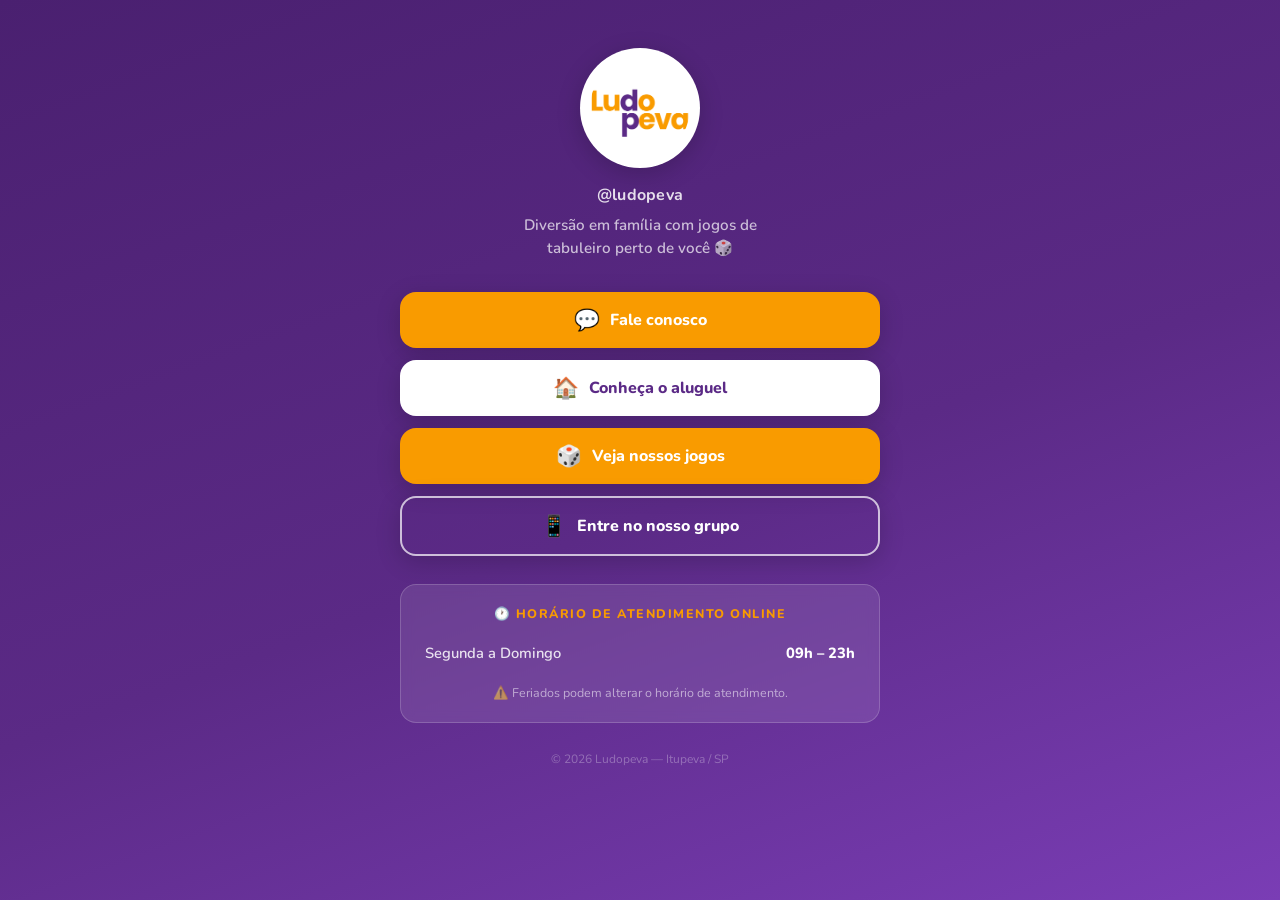
==== links/index.html @ e39a8691 "correcoes" ====
<!DOCTYPE html>
<html lang="pt-BR">

<head>
  <meta charset="UTF-8" />
  <meta name="viewport" content="width=device-width, initial-scale=1.0" />
  <title>Ludopeva — Links</title>

  <!-- SEO / Social preview -->
  <meta name="description" content="Aluguel de jogos de tabuleiro em Itupeva/SP. Acesse nossos links." />
  <meta property="og:title" content="Ludopeva — Links" />
  <meta property="og:description" content="Aluguel de jogos de tabuleiro em Itupeva/SP." />
  <meta property="og:image" content="https://ludopeva.com.br/logo.png" />
  <meta property="og:url" content="https://ludopeva.com.br/links/" />

  <!-- Meta Pixel Code — carrega apenas após consentimento (LGPD) -->
  <script>
    // Stub seguro: enfileira chamadas fbq() sem erros antes do consentimento
    window.fbq = window.fbq || function () {
      (window.fbq.queue = window.fbq.queue || []).push(arguments);
    };

    function loadMetaPixel() {
      if (window._fbqLoaded) return;
      window._fbqLoaded = true;
      !function (f, b, e, v, n, t, s) {
        n = f.fbq = function () {
          n.callMethod ? n.callMethod.apply(n, arguments) : n.queue.push(arguments);
        };
        if (!f._fbq) f._fbq = n;
        n.push = n; n.loaded = !0; n.version = '2.0';
        n.queue = window.fbq.queue || [];
        t = b.createElement(e); t.async = !0;
        t.src = v; s = b.getElementsByTagName(e)[0];
        s.parentNode.insertBefore(t, s);
      }(window, document, 'script', 'https://connect.facebook.net/en_US/fbevents.js');
      fbq('init', '1109927218013653');
      fbq('track', 'PageView');
    }

    // Visita anterior já consentiu — carrega imediatamente, sem mostrar o banner
    if (localStorage.getItem('cookie_consent') === 'granted') {
      loadMetaPixel();
    }
  </script>
  <!-- End Meta Pixel Code -->

  <!-- Fonte Nunito (mesma da marca) -->
  <link rel="preconnect" href="https://fonts.googleapis.com" />
  <link rel="preconnect" href="https://fonts.gstatic.com" crossorigin />
  <link href="https://fonts.googleapis.com/css2?family=Nunito:wght@400;600;700;800;900&display=swap" rel="stylesheet" />

  <style>
    /* ── Reset mínimo ── */
    *,
    *::before,
    *::after {
      box-sizing: border-box;
      margin: 0;
      padding: 0;
    }

    /* ── Tokens de marca ── */
    :root {
      --purple: #5B2A86;
      --purple-dk: #4a2070;
      --purple-lt: #7a3db5;
      --orange: #F99B00;
      --white: #FFFFFF;
      --radius: 16px;
      --shadow: 0 6px 24px rgba(0, 0, 0, .18);
    }

    /* ── Base ── */
    body {
      font-family: 'Nunito', sans-serif;
      min-height: 100dvh;
      background: linear-gradient(160deg, var(--purple-dk) 0%, var(--purple) 55%, var(--purple-lt) 100%);
      display: flex;
      align-items: flex-start;
      justify-content: center;
      padding: 48px 16px 56px;
    }

    /* ── Card central ── */
    .card {
      width: 100%;
      max-width: 480px;
      display: flex;
      flex-direction: column;
      align-items: center;
    }

    /* ── Logo ── */
    .card__logo {
      width: 120px;
      height: 120px;
      object-fit: contain;
      border-radius: 50%;
      background: var(--white);
      padding: 10px;
      box-shadow: var(--shadow);
      margin-bottom: 16px;
    }

    /* ── Handle Instagram ── */
    .card__handle {
      font-size: 1rem;
      font-weight: 700;
      color: var(--white);
      text-decoration: none;
      letter-spacing: .02em;
      margin-bottom: 8px;
      opacity: .85;
      transition: opacity .2s;
    }

    .card__handle:hover {
      opacity: 1;
      text-decoration: underline;
    }

    /* ── Slogan ── */
    .card__slogan {
      font-size: .95rem;
      font-weight: 600;
      color: rgba(255, 255, 255, .7);
      text-align: center;
      line-height: 1.5;
      margin-bottom: 32px;
      max-width: 280px;
    }

    /* ── Grupo de botões ── */
    .links {
      width: 100%;
      display: flex;
      flex-direction: column;
      gap: 12px;
      margin-bottom: 28px;
    }

    /* ── Botão base ── */
    .btn {
      display: flex;
      align-items: center;
      justify-content: center;
      gap: 10px;
      width: 100%;
      min-height: 56px;
      padding: 14px 20px;
      border-radius: var(--radius);
      font-family: 'Nunito', sans-serif;
      font-size: 1rem;
      font-weight: 800;
      text-decoration: none;
      color: var(--white);
      box-shadow: var(--shadow);
      transition: transform .15s ease, box-shadow .15s ease, filter .15s ease;
      -webkit-tap-highlight-color: transparent;
    }

    .btn:active {
      transform: scale(0.97);
      box-shadow: 0 2px 8px rgba(0, 0, 0, .18);
    }

    @media (hover: hover) {
      .btn:hover {
        filter: brightness(1.08);
        transform: translateY(-2px);
      }
    }

    .btn__icon {
      font-size: 1.3rem;
      flex-shrink: 0;
    }

    /* ── Variantes de cor ── */
    .btn--purple {
      background: var(--white);
      color: var(--purple);
    }

    .btn--outline {
      background: transparent;
      border: 2px solid rgba(255, 255, 255, .7);
      color: var(--white);
    }

    .btn--orange {
      background: var(--orange);
    }

    /* ── Seção de horário ── */
    .schedule {
      width: 100%;
      background: rgba(255, 255, 255, .10);
      border: 1px solid rgba(255, 255, 255, .18);
      border-radius: var(--radius);
      padding: 20px 24px;
      backdrop-filter: blur(6px);
      -webkit-backdrop-filter: blur(6px);
    }

    .schedule__title {
      font-size: .78rem;
      font-weight: 800;
      text-transform: uppercase;
      letter-spacing: .12em;
      color: var(--orange);
      margin-bottom: 14px;
      text-align: center;
    }

    .schedule__row {
      display: flex;
      justify-content: space-between;
      align-items: center;
      padding: 7px 0;
      font-size: .92rem;
      color: rgba(255, 255, 255, .85);
    }

    .schedule__row+.schedule__row {
      border-top: 1px solid rgba(255, 255, 255, .1);
    }

    .schedule__day {
      font-weight: 600;
    }

    .schedule__time {
      font-weight: 800;
      color: var(--white);
    }

    .schedule__note {
      margin-top: 14px;
      font-size: .78rem;
      color: rgba(255, 255, 255, .55);
      text-align: center;
      line-height: 1.45;
    }

    /* ── Rodapé sutil ── */
    .footer {
      margin-top: 28px;
      font-size: .75rem;
      color: rgba(255, 255, 255, .3);
      text-align: center;
    }

    /* ── Banner de cookies (LGPD) ── */
    #cookie-banner {
      display: none;
      position: fixed;
      bottom: 0;
      left: 0;
      right: 0;
      z-index: 9999;
      background: var(--purple-dk);
      border-top: 3px solid var(--orange);
      box-shadow: 0 -4px 24px rgba(0, 0, 0, .35);
      padding: 20px 24px;
    }

    #cookie-banner.is-visible {
      display: block;
    }

    .cookie-banner__content {
      max-width: 480px;
      margin: 0 auto;
      display: flex;
      align-items: center;
      gap: 24px;
      flex-wrap: wrap;
    }

    .cookie-banner__text {
      flex: 1;
      min-width: 220px;
      font-size: .88rem;
      color: rgba(255, 255, 255, .88);
      line-height: 1.6;
    }

    .cookie-banner__text strong {
      color: var(--orange);
    }

    .cookie-banner__link {
      color: var(--orange);
      font-weight: 700;
      text-decoration: underline;
      white-space: nowrap;
      margin-left: 4px;
    }

    .cookie-banner__actions {
      display: flex;
      gap: 12px;
      flex-shrink: 0;
    }

    .cb-btn {
      display: inline-flex;
      align-items: center;
      justify-content: center;
      padding: 10px 22px;
      border-radius: 50px;
      font-family: 'Nunito', sans-serif;
      font-size: .95rem;
      font-weight: 800;
      cursor: pointer;
      border: none;
      transition: filter .15s, opacity .15s;
      white-space: nowrap;
    }

    .cb-btn--accept {
      background: var(--orange);
      color: var(--white);
    }

    .cb-btn--reject {
      background: transparent;
      color: rgba(255, 255, 255, .75);
      border: 2px solid rgba(255, 255, 255, .3);
    }

    .cb-btn:hover {
      filter: brightness(1.1);
    }

    @media (max-width: 480px) {
      .cookie-banner__content {
        flex-direction: column;
        align-items: flex-start;
        gap: 14px;
      }

      .cookie-banner__actions {
        width: 100%;
      }

      .cb-btn {
        flex: 1;
      }
    }
  </style>
</head>

<body>
  <div class="card">

    <!-- Logo -->
    <img src="../logo.png" alt="Logo Ludopeva" class="card__logo" />

    <!-- Instagram -->
    <a href="https://www.instagram.com/ludopeva" target="_blank" rel="noopener noreferrer"
      class="card__handle">@ludopeva</a>

    <!-- Slogan -->
    <p class="card__slogan">
      Diversão em família com jogos de tabuleiro perto de você 🎲
    </p>

    <!-- Botões -->
    <div class="links">

      <a href="https://wa.me/5511936181891" target="_blank" rel="noopener noreferrer" class="btn btn--orange">
        <span class="btn__icon">💬</span>
        Fale conosco
      </a>

      <a href="https://ludopeva.com.br" target="_blank" rel="noopener noreferrer" class="btn btn--purple">
        <span class="btn__icon">🏠</span>
        Conheça o aluguel
      </a>

      <a href="https://ludopeva.lends.com.br" target="_blank" rel="noopener noreferrer" class="btn btn--orange">
        <span class="btn__icon">🎲</span>
        Veja nossos jogos
      </a>

      <a href="https://chat.whatsapp.com/KtrjFOEa83YJlht6HluZ53" target="_blank" rel="noopener noreferrer"
        class="btn btn--outline">
        <span class="btn__icon">📱</span>
        Entre no nosso grupo
      </a>

    </div>

    <!-- Horário de atendimento -->
    <div class="schedule">
      <p class="schedule__title">🕐 Horário de atendimento online</p>

      <div class="schedule__row">
        <span class="schedule__day">Segunda a Domingo</span>
        <span class="schedule__time">09h – 23h</span>
      </div>

      <p class="schedule__note">
        ⚠️ Feriados podem alterar o horário de atendimento.
      </p>
    </div>

    <!-- Rodapé -->
    <p class="footer">© 2026 Ludopeva — Itupeva / SP</p>

  </div>

  <!-- Banner de Consentimento de Cookies (LGPD) -->
  <div id="cookie-banner" role="dialog" aria-live="polite" aria-label="Aviso de cookies">
    <div class="cookie-banner__content">
      <p class="cookie-banner__text">
        🎲 Usamos o <strong>Meta Pixel</strong> para entender se nossos anúncios no Instagram estão chegando às pessoas certas em Itupeva.
        <a href="../politica-de-privacidade.html" class="cookie-banner__link">Saiba mais →</a>
      </p>
      <div class="cookie-banner__actions">
        <button id="cookie-accept" class="cb-btn cb-btn--accept">Aceitar</button>
        <button id="cookie-reject" class="cb-btn cb-btn--reject">Recusar</button>
      </div>
    </div>
  </div>

  <script>
    (function initCookieConsent() {
      const banner    = document.getElementById('cookie-banner');
      const btnAccept = document.getElementById('cookie-accept');
      const btnReject = document.getElementById('cookie-reject');

      if (!banner) return;

      const consent = localStorage.getItem('cookie_consent');
      if (consent === 'granted' || consent === 'denied') return;

      let shown = false;

      function showBanner() {
        if (shown) return;
        shown = true;
        banner.classList.add('is-visible');
        window.removeEventListener('scroll', onScroll);
        clearTimeout(timer);
      }

      function onScroll() {
        if (window.scrollY >= 200) showBanner();
      }

      const timer = setTimeout(showBanner, 4000);
      window.addEventListener('scroll', onScroll, { passive: true });

      btnAccept.addEventListener('click', () => {
        localStorage.setItem('cookie_consent', 'granted');
        banner.classList.remove('is-visible');
        if (typeof loadMetaPixel === 'function') loadMetaPixel();
      });

      btnReject.addEventListener('click', () => {
        localStorage.setItem('cookie_consent', 'denied');
        banner.classList.remove('is-visible');
      });
    })();
  </script>

</body>

</html>
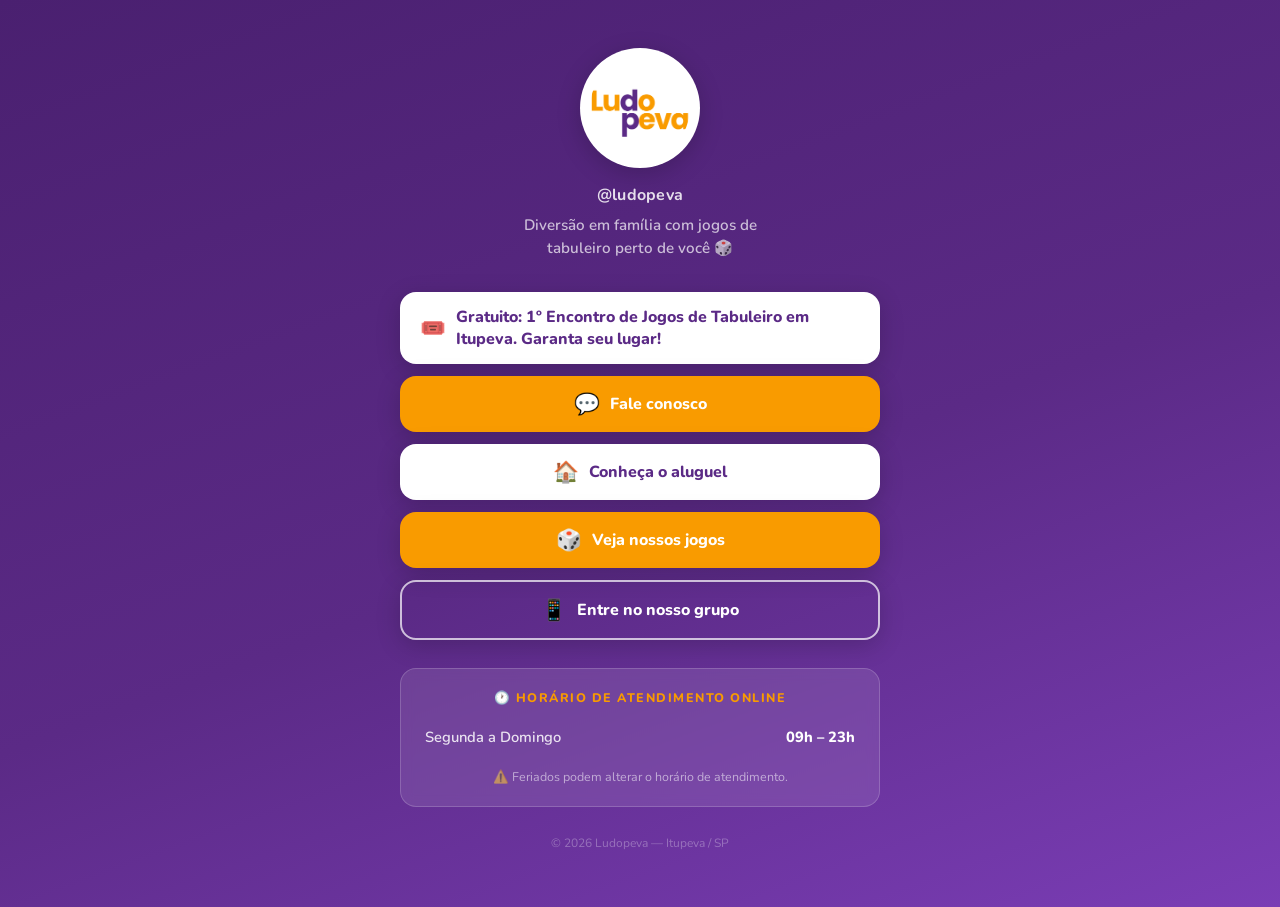
==== commit 245e2cdc: "link para encontro" ====
--- a/links/index.html
+++ b/links/index.html
@@ -371,6 +371,12 @@
     <!-- Botões -->
     <div class="links">
 
+      <a href="https://www.sympla.com.br/evento/1-encontro-ludopeva-de-jogos-de-tabuleiro/3419750" target="_blank"
+        rel="noopener noreferrer" class="btn btn--purple">
+        <span class="btn__icon">🎟️</span>
+        Gratuito: 1º Encontro de Jogos de Tabuleiro em Itupeva. Garanta seu lugar!
+      </a>
+
       <a href="https://wa.me/5511936181891" target="_blank" rel="noopener noreferrer" class="btn btn--orange">
         <span class="btn__icon">💬</span>
         Fale conosco
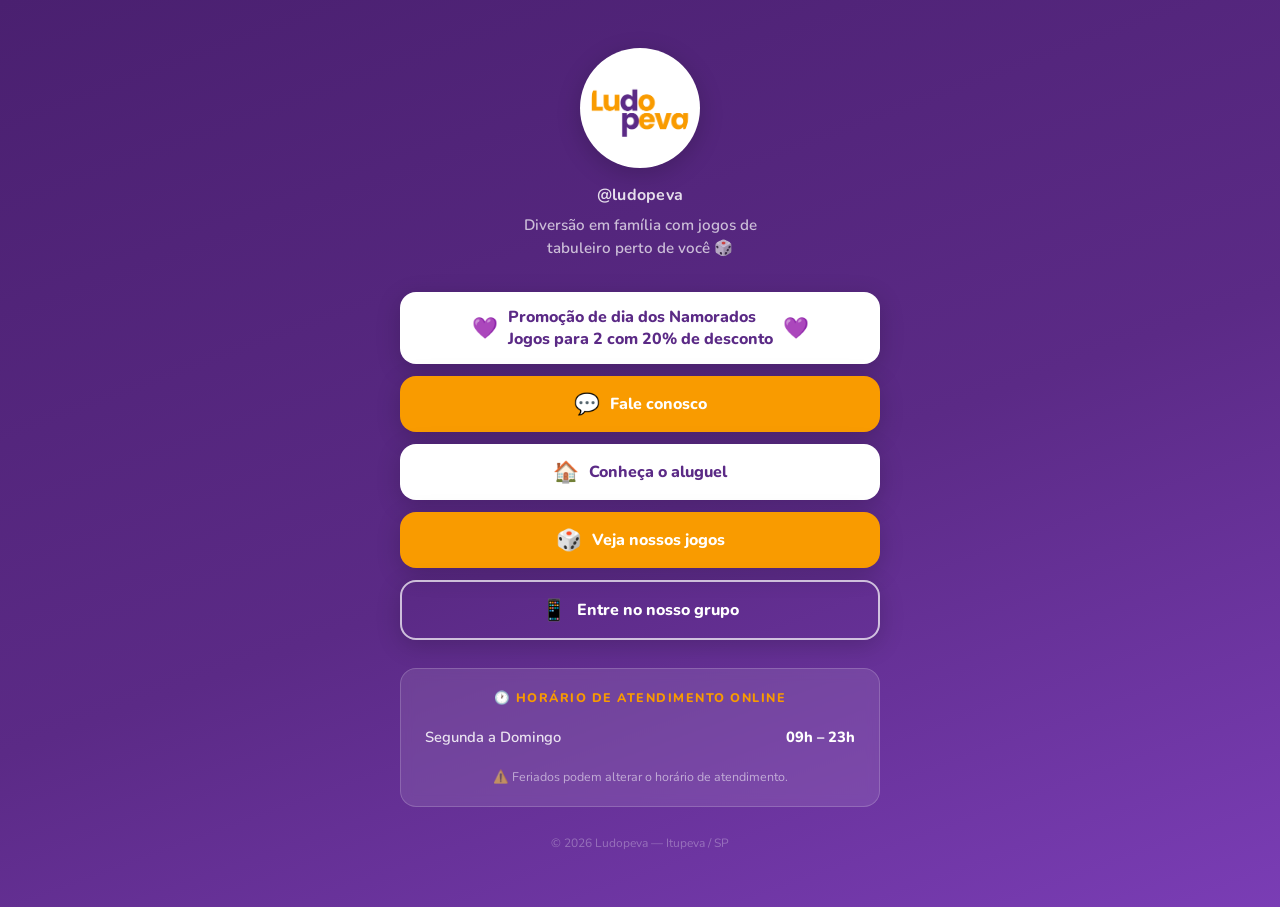
==== commit 2a71de0b: "add valentines days promo" ====
--- a/links/index.html
+++ b/links/index.html
@@ -371,10 +371,11 @@
     <!-- Botões -->
     <div class="links">
 
-      <a href="https://www.sympla.com.br/evento/1-encontro-ludopeva-de-jogos-de-tabuleiro/3419750" target="_blank"
-        rel="noopener noreferrer" class="btn btn--purple">
-        <span class="btn__icon">🎟️</span>
-        Gratuito: 1º Encontro de Jogos de Tabuleiro em Itupeva. Garanta seu lugar!
+      <a href="https://ludopeva.lends.com.br/search?custom_categories=11&custom_categoriesLabel=Ideal+Para+2+Jogadores"
+        target="_blank" rel="noopener noreferrer" class="btn btn--purple">
+        <span class="btn__icon">💜</span>
+        Promoção de dia dos Namorados </br>Jogos para 2 com 20% de desconto
+        <span class="btn__icon">💜</span>
       </a>
 
       <a href="https://wa.me/5511936181891" target="_blank" rel="noopener noreferrer" class="btn btn--orange">
@@ -423,7 +424,8 @@
   <div id="cookie-banner" role="dialog" aria-live="polite" aria-label="Aviso de cookies">
     <div class="cookie-banner__content">
       <p class="cookie-banner__text">
-        🎲 Usamos o <strong>Meta Pixel</strong> para entender se nossos anúncios no Instagram estão chegando às pessoas certas em Itupeva.
+        🎲 Usamos o <strong>Meta Pixel</strong> para entender se nossos anúncios no Instagram estão chegando às pessoas
+        certas em Itupeva.
         <a href="../politica-de-privacidade.html" class="cookie-banner__link">Saiba mais →</a>
       </p>
       <div class="cookie-banner__actions">
@@ -435,7 +437,7 @@
 
   <script>
     (function initCookieConsent() {
-      const banner    = document.getElementById('cookie-banner');
+      const banner = document.getElementById('cookie-banner');
       const btnAccept = document.getElementById('cookie-accept');
       const btnReject = document.getElementById('cookie-reject');
 
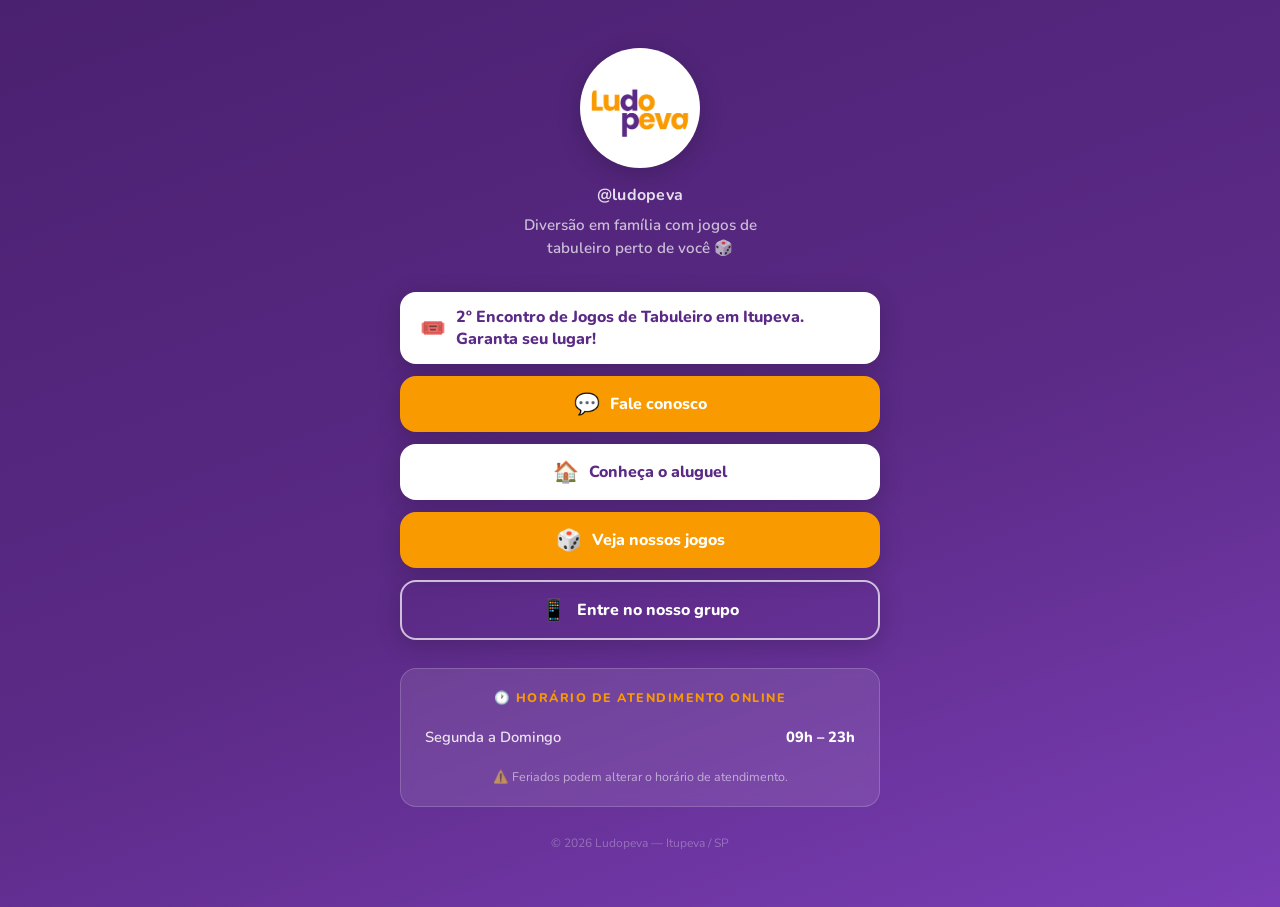
==== commit aa8ad937: "2o encontro" ====
--- a/links/index.html
+++ b/links/index.html
@@ -371,11 +371,10 @@
     <!-- Botões -->
     <div class="links">
 
-      <a href="https://ludopeva.lends.com.br/search?custom_categories=11&custom_categoriesLabel=Ideal+Para+2+Jogadores"
-        target="_blank" rel="noopener noreferrer" class="btn btn--purple">
-        <span class="btn__icon">💜</span>
-        Promoção de dia dos Namorados </br>Jogos para 2 com 20% de desconto
-        <span class="btn__icon">💜</span>
+      <a href="https://www.sympla.com.br/evento/2-encontro-ludopeva-de-jogos-de-tabuleiro/3466965" target="_blank"
+        rel="noopener noreferrer" class="btn btn--purple">
+        <span class="btn__icon">🎟️</span>
+        2º Encontro de Jogos de Tabuleiro em Itupeva. Garanta seu lugar!
       </a>
 
       <a href="https://wa.me/5511936181891" target="_blank" rel="noopener noreferrer" class="btn btn--orange">
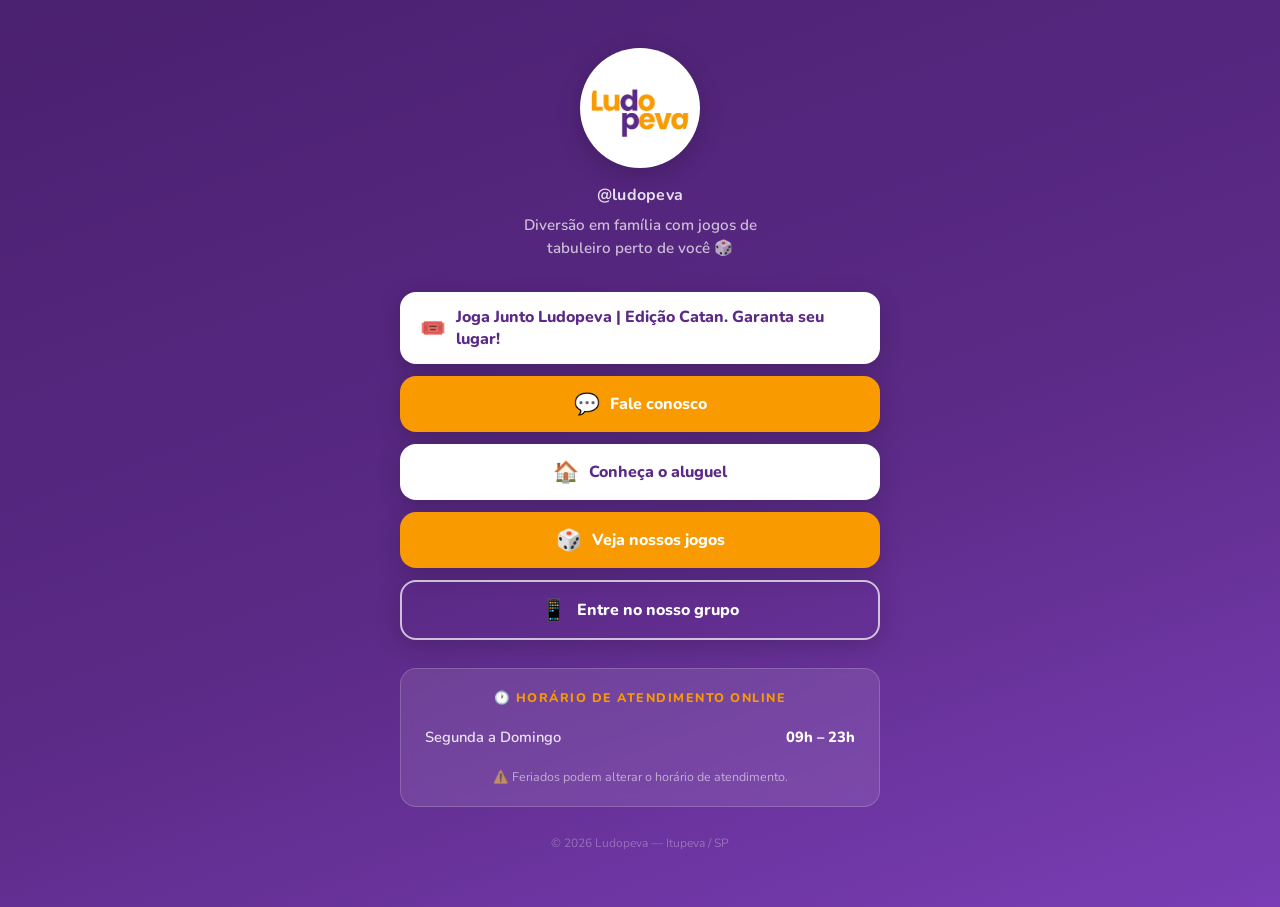
==== commit b747b0ad: "joga junto" ====
--- a/links/index.html
+++ b/links/index.html
@@ -371,10 +371,10 @@
     <!-- Botões -->
     <div class="links">
 
-      <a href="https://www.sympla.com.br/evento/2-encontro-ludopeva-de-jogos-de-tabuleiro/3466965" target="_blank"
+      <a href="https://ludopeva.lends.com.br/events/jogando-junto" target="_blank"
         rel="noopener noreferrer" class="btn btn--purple">
         <span class="btn__icon">🎟️</span>
-        2º Encontro de Jogos de Tabuleiro em Itupeva. Garanta seu lugar!
+        Joga Junto Ludopeva | Edição Catan. Garanta seu lugar!
       </a>
 
       <a href="https://wa.me/5511936181891" target="_blank" rel="noopener noreferrer" class="btn btn--orange">
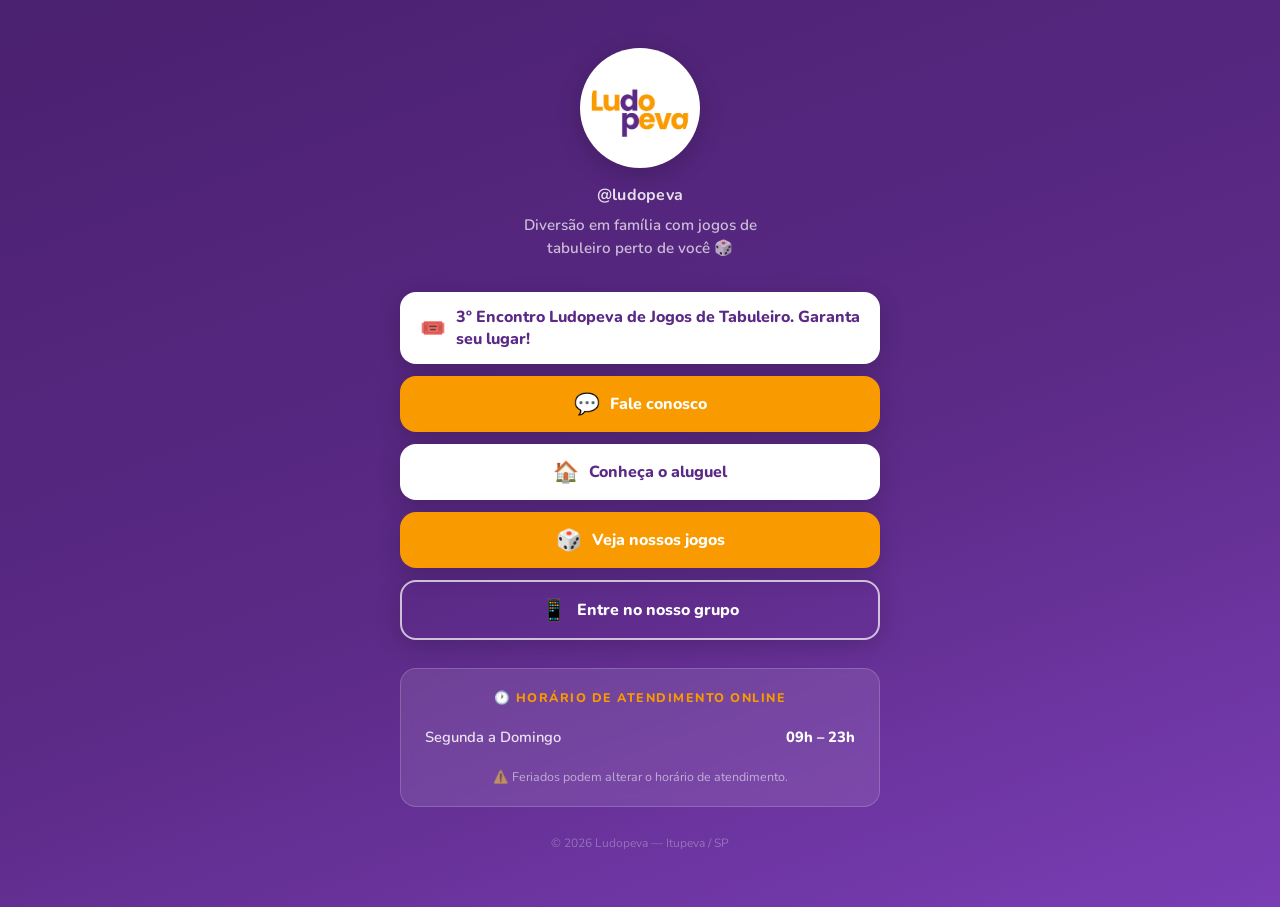
==== commit 29cf97e3: "Update event links and descriptions in index.html" ====
--- a/links/index.html
+++ b/links/index.html
@@ -371,10 +371,10 @@
     <!-- Botões -->
     <div class="links">
 
-      <a href="https://ludopeva.lends.com.br/events/jogando-junto" target="_blank"
+      <a href="https://ludopeva.rejoy.com.br/events/3o-encontro-ludopeva-de-jogos-de-tabuleiro" target="_blank"
         rel="noopener noreferrer" class="btn btn--purple">
         <span class="btn__icon">🎟️</span>
-        Joga Junto Ludopeva | Edição Catan. Garanta seu lugar!
+        3º Encontro Ludopeva de Jogos de Tabuleiro. Garanta seu lugar!
       </a>
 
       <a href="https://wa.me/5511936181891" target="_blank" rel="noopener noreferrer" class="btn btn--orange">
@@ -387,7 +387,7 @@
         Conheça o aluguel
       </a>
 
-      <a href="https://ludopeva.lends.com.br" target="_blank" rel="noopener noreferrer" class="btn btn--orange">
+      <a href="https://ludopeva.rejoy.com.br" target="_blank" rel="noopener noreferrer" class="btn btn--orange">
         <span class="btn__icon">🎲</span>
         Veja nossos jogos
       </a>
@@ -477,4 +477,4 @@
 
 </body>
 
-</html>+</html>
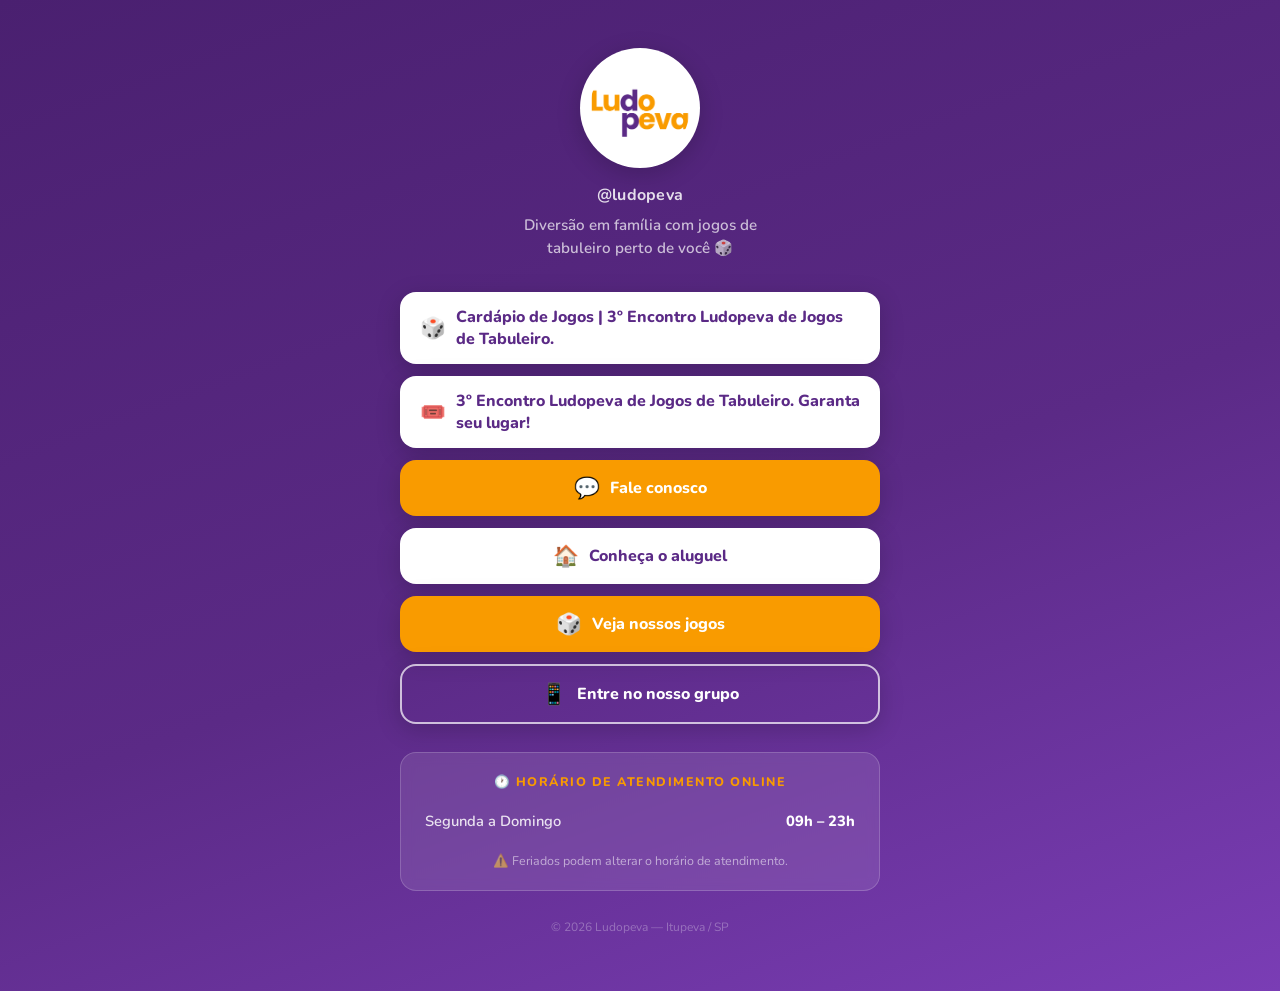
==== commit 7048c6e9: "atualiza cardapio" ====
--- a/links/index.html
+++ b/links/index.html
@@ -370,7 +370,11 @@
 
     <!-- Botões -->
     <div class="links">
-
+      <a href="https://ludopeva.com.br/cardapio-evento.html" target="_blank" rel="noopener noreferrer"
+        class="btn btn--purple">
+        <span class="btn__icon">🎲</span>
+        Cardápio de Jogos | 3º Encontro Ludopeva de Jogos de Tabuleiro.
+      </a>
       <a href="https://ludopeva.rejoy.com.br/events/3o-encontro-ludopeva-de-jogos-de-tabuleiro" target="_blank"
         rel="noopener noreferrer" class="btn btn--purple">
         <span class="btn__icon">🎟️</span>
@@ -477,4 +481,4 @@
 
 </body>
 
-</html>
+</html>
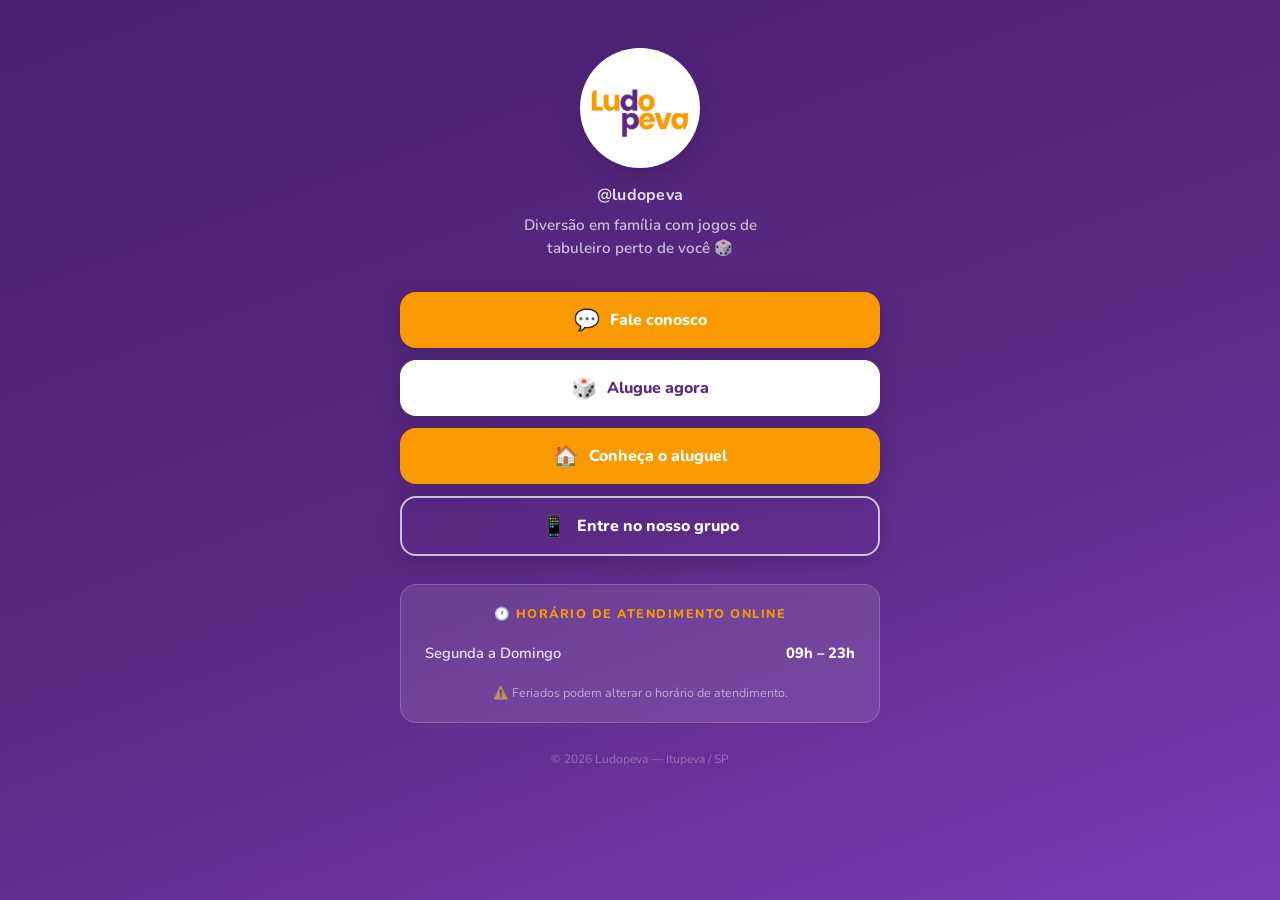
==== commit fdbc4e96: "atualiza links" ====
--- a/links/index.html
+++ b/links/index.html
@@ -370,7 +370,7 @@
 
     <!-- Botões -->
     <div class="links">
-      <a href="https://ludopeva.com.br/cardapio-evento.html" target="_blank" rel="noopener noreferrer"
+      <!-- <a href="https://ludopeva.com.br/cardapio-evento.html" target="_blank" rel="noopener noreferrer"
         class="btn btn--purple">
         <span class="btn__icon">🎲</span>
         Cardápio de Jogos | 3º Encontro Ludopeva de Jogos de Tabuleiro.
@@ -379,22 +379,24 @@
         rel="noopener noreferrer" class="btn btn--purple">
         <span class="btn__icon">🎟️</span>
         3º Encontro Ludopeva de Jogos de Tabuleiro. Garanta seu lugar!
-      </a>
+      </a> -->
 
       <a href="https://wa.me/5511936181891" target="_blank" rel="noopener noreferrer" class="btn btn--orange">
         <span class="btn__icon">💬</span>
         Fale conosco
       </a>
 
-      <a href="https://ludopeva.com.br" target="_blank" rel="noopener noreferrer" class="btn btn--purple">
+      <a href="https://ludopeva.rejoy.com.br" target="_blank" rel="noopener noreferrer" class="btn btn--purple">
+        <span class="btn__icon">🎲</span>
+        Alugue agora
+      </a>
+
+      <a href="https://ludopeva.com.br" target="_blank" rel="noopener noreferrer" class="btn btn--orange">
         <span class="btn__icon">🏠</span>
         Conheça o aluguel
       </a>
 
-      <a href="https://ludopeva.rejoy.com.br" target="_blank" rel="noopener noreferrer" class="btn btn--orange">
-        <span class="btn__icon">🎲</span>
-        Veja nossos jogos
-      </a>
+
 
       <a href="https://chat.whatsapp.com/KtrjFOEa83YJlht6HluZ53" target="_blank" rel="noopener noreferrer"
         class="btn btn--outline">
